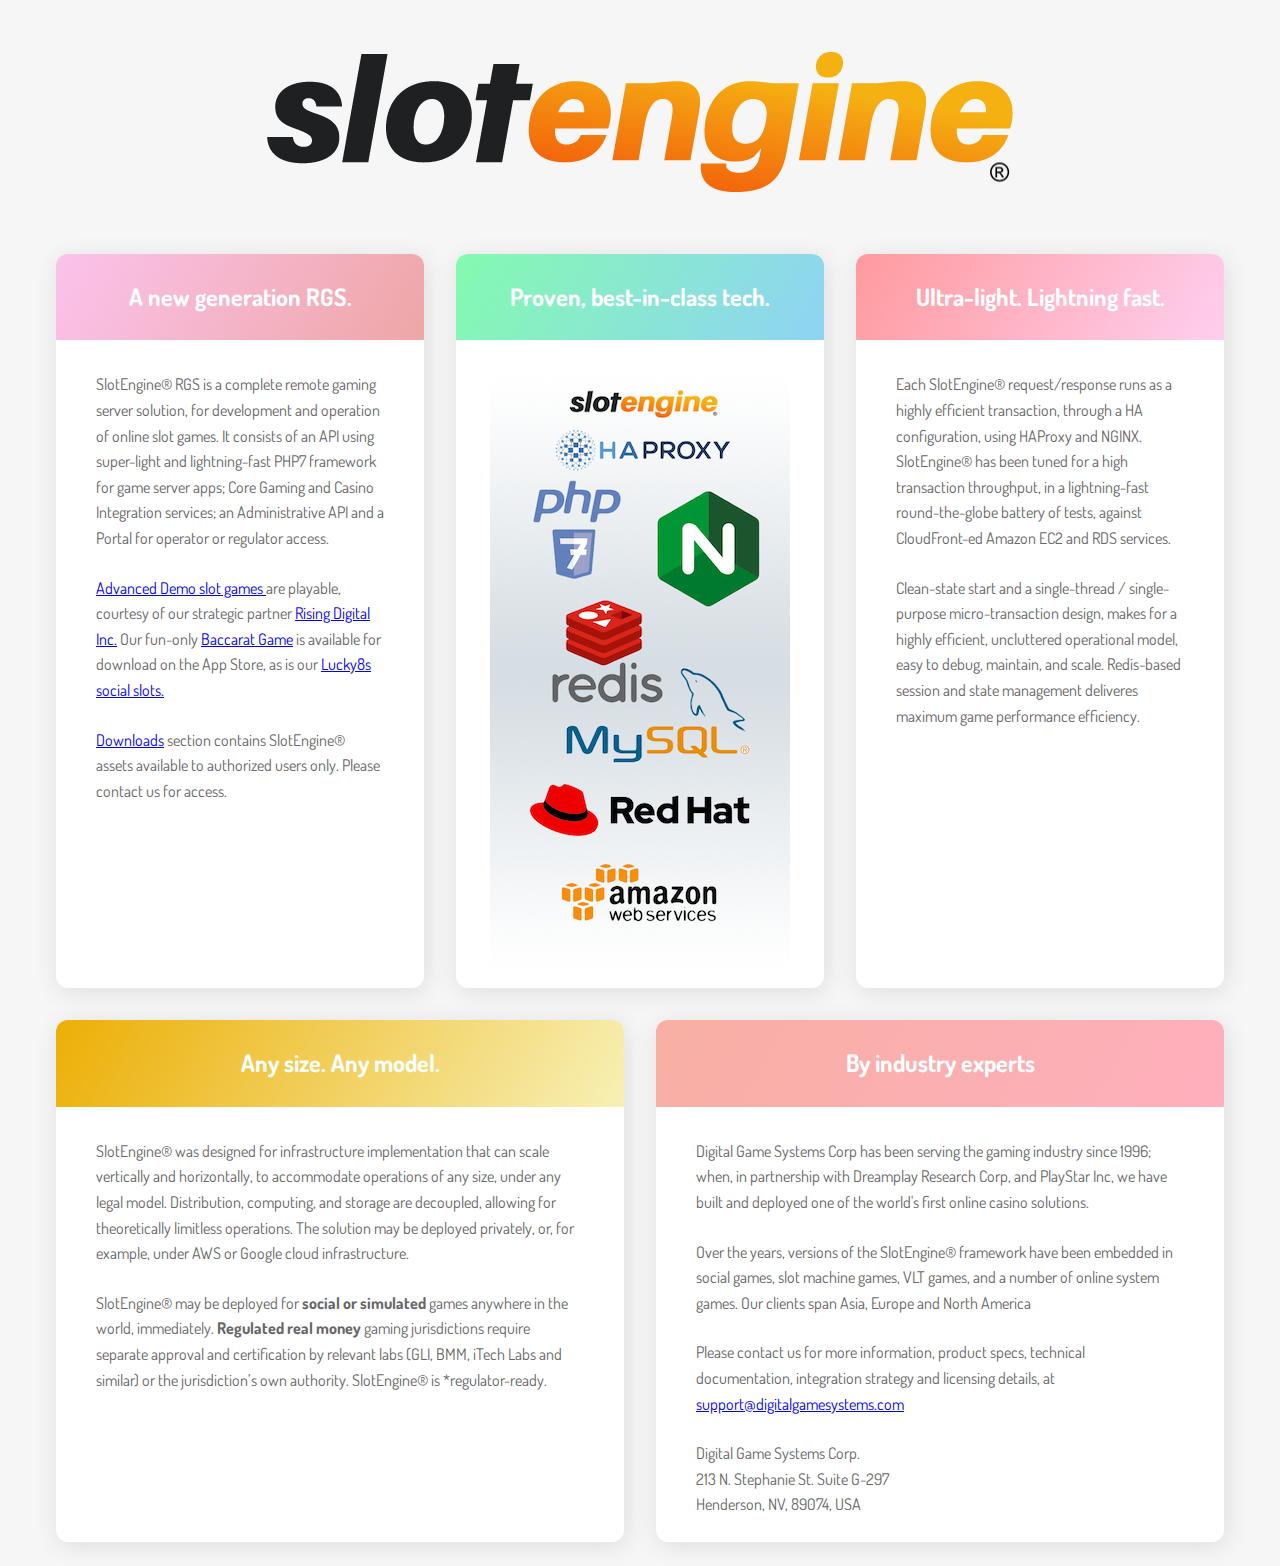
==== index.html @ 4f286ff4 "Initial commit" ====
<!DOCTYPE html>
<html lang="en">

<head>
  <meta charset="utf-8" />
  <meta name="viewport" content="width=device-width, initial-scale=1.0" />
  <meta author="Digital Game Systems Corp" />

  <title>SlotEngine&reg;</title>

  <link href="https://fonts.googleapis.com/css?family=Dosis:400,700" rel="stylesheet" />
  <link href="style.css" rel="stylesheet" />
</head>

<body>
  <div id='root'>
    <div id='logo'>
      <img src="images/slotengineLogo.png">
    </div>

    <div class='container'>

      <div class='card'>
        <h1>A new generation RGS.</h1>
        <p>SlotEngine&reg; RGS is a complete remote gaming server solution, for development and operation of online
          slot games. It consists of an API using super-light and lightning-fast PHP7 framework for game server apps;
          Core Gaming and Casino Integration services; an Administrative API and a Portal for operator or regulator
          access.</p>
        <p><a href="demo.html" target="_">Advanced Demo slot games </a>are playable, courtesy of our strategic partner <a
            href="http://www.risingdigital.com">Rising Digital Inc.</a> Our fun-only <a href="https://apps.apple.com/us/app/baccarat-mp-lite/id636328000" target="_">Baccarat Game</a> is available for download on the App Store, as is our <a href ="https://apps.apple.com/us/app/lucky8s-slotengine/id1217625292" target="_">Lucky8s social slots.</a></p>
        <p><a href="downloads/">Downloads</a> section contains SlotEngine&reg; assets available to authorized users only. Please contact us for access.</p>
      </div>


      <div class='card'>
        <h1>Proven, best-in-class tech.</h1>
        <img src="images/slotengineBillboard.png">
      </div>


      <div class='card'>
        <h1>Ultra-light. Lightning fast.</h1>
        <p>Each SlotEngine&reg; request/response runs as a highly efficient transaction, through a HA
          configuration, using HAProxy and NGINX. SlotEngine&reg; has been tuned for a high transaction throughput, in a
          lightning-fast round-the-globe battery of tests, against CloudFront-ed Amazon EC2 and RDS services. </p>
        <p>Clean-state start and a single-thread / single-purpose micro-transaction design, makes for a highly
          efficient, uncluttered operational model, easy to debug, maintain, and scale. Redis-based session and state
          management deliveres maximum game performance efficiency.</p>
      </div>

      <div class='card'>
        <h1>Any size. Any model.</h1>
        <p>SlotEngine&reg; was designed for infrastructure implementation that can scale vertically and horizontally,
          to accommodate operations of any size, under any legal model. Distribution, computing, and storage are decoupled, allowing for theoretically limitless operations. The solution may be deployed privately, or, for example,
          under AWS or Google cloud infrastructure. </p>

        <p>SlotEngine&reg; may be deployed for <b>social or simulated</b> games anywhere in the world, immediately.
          <b>Regulated real money</b> gaming jurisdictions require separate approval and certification by relevant labs
          (GLI, BMM, iTech Labs and similar) or the jurisdiction’s own authority. SlotEngine&reg; is *regulator-ready.

        </p>
      </div>

      <div class='card'>
        <h1>By industry experts</h1>
        <p>Digital Game Systems Corp has been serving the gaming industry since 1996; when, in partnership with
          Dreamplay Research Corp, and PlayStar Inc, we have built and deployed one of the world's first online casino
          solutions.</p>
        <p>Over the years, versions of the SlotEngine&reg; framework have been embedded in social games, slot machine
          games, VLT games, and a number of online system games. Our clients span Asia, Europe and North America</p>
        <p>Please contact us for more information, product specs, technical documentation, integration strategy and
          licensing details, at <a href="mailto:support@digitalgamesystems.com">support@digitalgamesystems.com</a></p>

        <p>
          Digital Game Systems Corp.<br>
          213 N. Stephanie St. Suite G-297<br>
          Henderson, NV, 89074, USA<br>
        </p>

      </div>


    </div>

  </div>

</body>

</html>
---- style.css ----
* {
    box-sizing: border-box
  }
  
  html {
    -webkit-font-smoothing: antialiased;
    -moz-osx-font-smoothing: grayscale;
    font-family: 'Dosis', sans-serif;
    line-height: 1.6;
    color: #666;
    background: #F6F6F6;
  }
  
  #root {
    max-width: 1200px;
    margin: 0 auto;
  }
  
  h1 {
    text-align: center;
    padding: 1.5rem 2.5rem;
    background-image: linear-gradient(120deg, #fbc2eb 0%, #eea6a6 100%);
    margin: 0 0 2rem 0;
    font-size: 1.5rem;
    color: white;
  }

  h2 {
    text-align: center;
    padding: .5rem .5rem;
    background-image: linear-gradient(120deg, #ee0303 0%, #fd0404 100%);
    font-size: 1.2rem;
    color: rgb(238, 255, 5);
  }
  
  img {
    display: block;
    margin: 1rem auto;
    max-width: 100%;
  }
  
  p {
    padding: 0 2.5rem 1.5rem;
    margin: 0;
  }

  table {
    margin: 2.5rem;
    width: 100%;
  }
  
  .container {
    display: flex;
    flex-wrap: wrap;
  }

  #langSelection {
    text-align: center;
  }
  
  .card {
    margin: 1rem;
    background: white;
    box-shadow: 2px 4px 25px rgba(0, 0, 0, .1);
    border-radius: 12px;
    overflow: hidden;
    transition: all .2s linear;
  }
  
  .card:hover {
    box-shadow: 2px 8px 45px rgba(0, 0, 0, .15);
    transform: translate3D(0, -2px, 0);
  }
  
  @media screen and (min-width: 600px) {
    .card {
      flex: 1 1 calc(50% - 2rem);
    }
  }
  
  @media screen and (min-width: 900px) {
    .card {
      flex: 1 1 calc(33% - 2rem);
    }
  }
  
  .card:nth-child(2n) h1 {
    background-image: linear-gradient(120deg, #84fab0 0%, #8fd3f4 100%);
  }
  
  .card:nth-child(3n) h1 {
    background-image: linear-gradient(120deg, #ff9a9e 0%, #fecfef 100%);
  }
  
  .card:nth-child(4n) h1 {
    background-image: linear-gradient(120deg, #ecaf06 0%, #f7f0b5 100%);
  }

  .card:nth-child(5n) h1 {
    background-image: linear-gradient(120deg, #f8afa3 0%, #ffafbd 100%);
  }

  ul {
    list-style-type: none;
    margin: 2.5rem;
    padding: 0;
  }
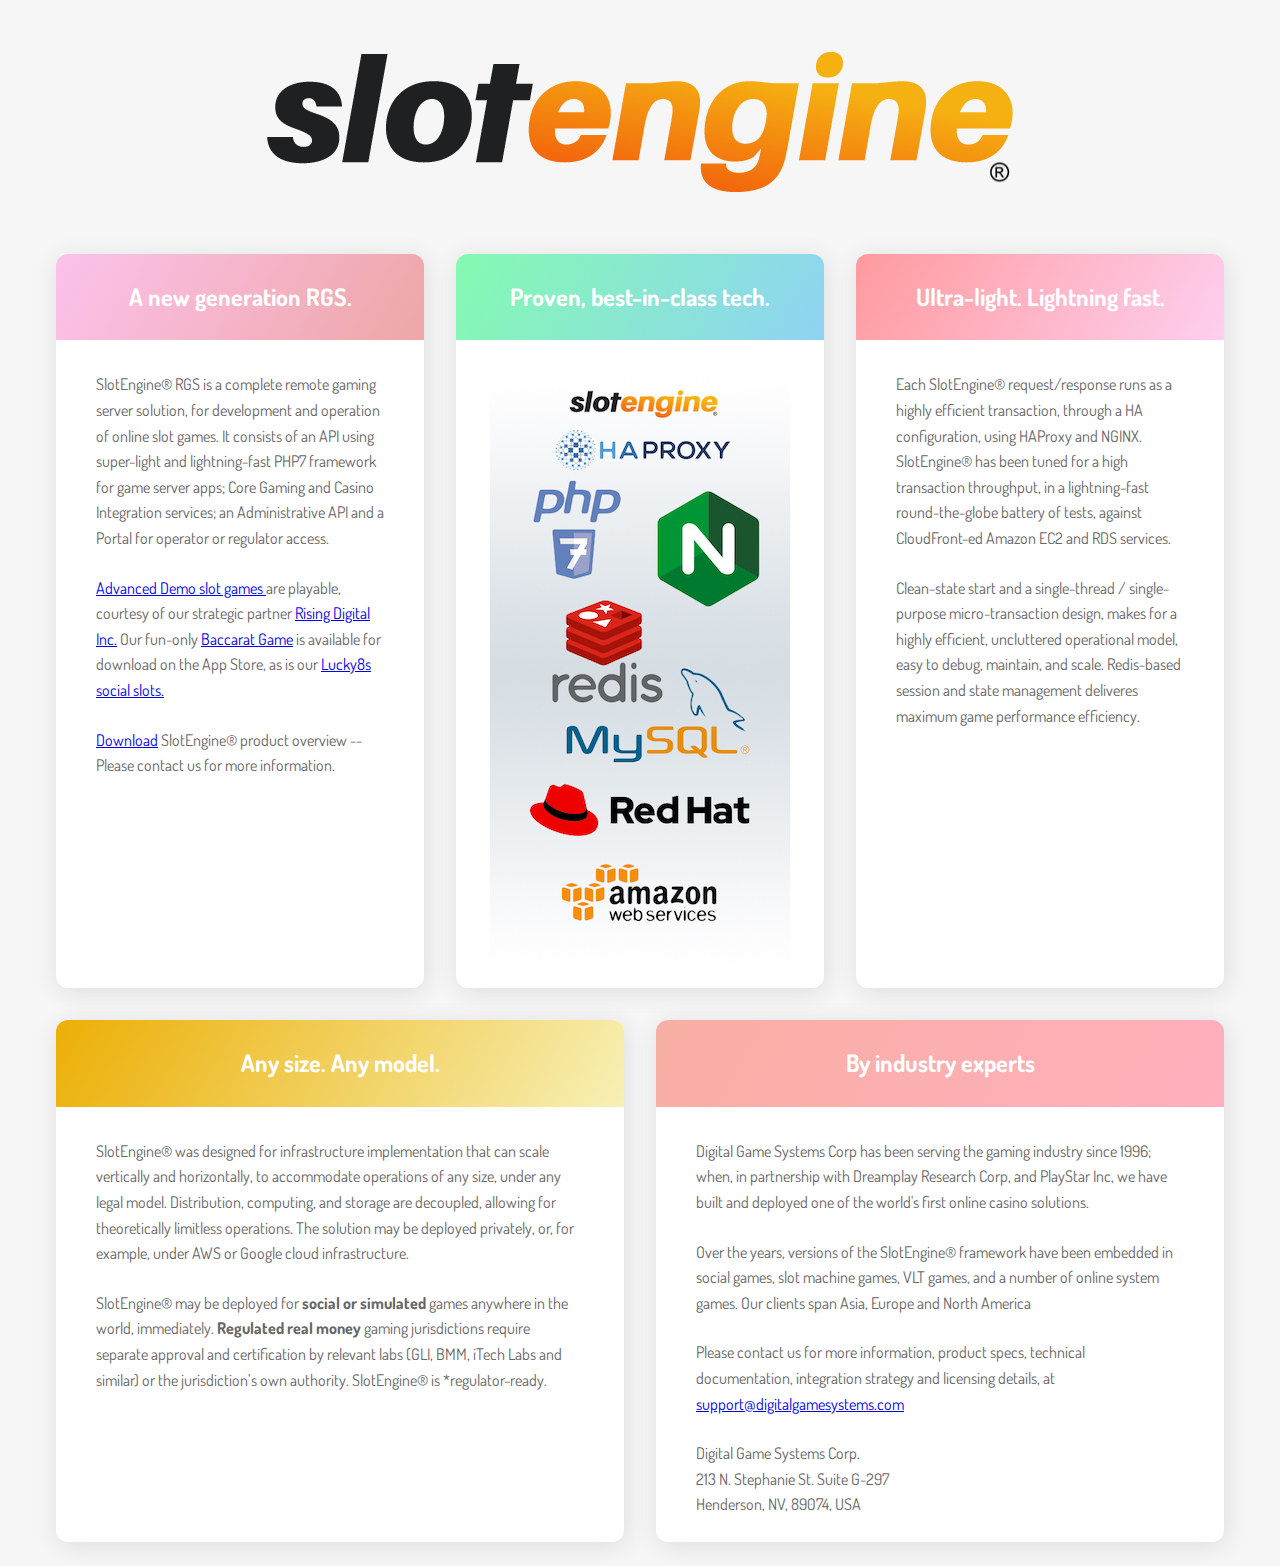
==== commit e25e559a: "Add files via upload" ====
--- a/index.html
+++ b/index.html
@@ -28,7 +28,7 @@
           access.</p>
         <p><a href="demo.html" target="_">Advanced Demo slot games </a>are playable, courtesy of our strategic partner <a
             href="http://www.risingdigital.com">Rising Digital Inc.</a> Our fun-only <a href="https://apps.apple.com/us/app/baccarat-mp-lite/id636328000" target="_">Baccarat Game</a> is available for download on the App Store, as is our <a href ="https://apps.apple.com/us/app/lucky8s-slotengine/id1217625292" target="_">Lucky8s social slots.</a></p>
-        <p><a href="downloads/">Downloads</a> section contains SlotEngine&reg; assets available to authorized users only. Please contact us for access.</p>
+        <p><a href="downloads/SlotEngineRGSOverview.pdf">Download</a> SlotEngine&reg; product overview -- Please contact us for more information.</p>
       </div>
 
 
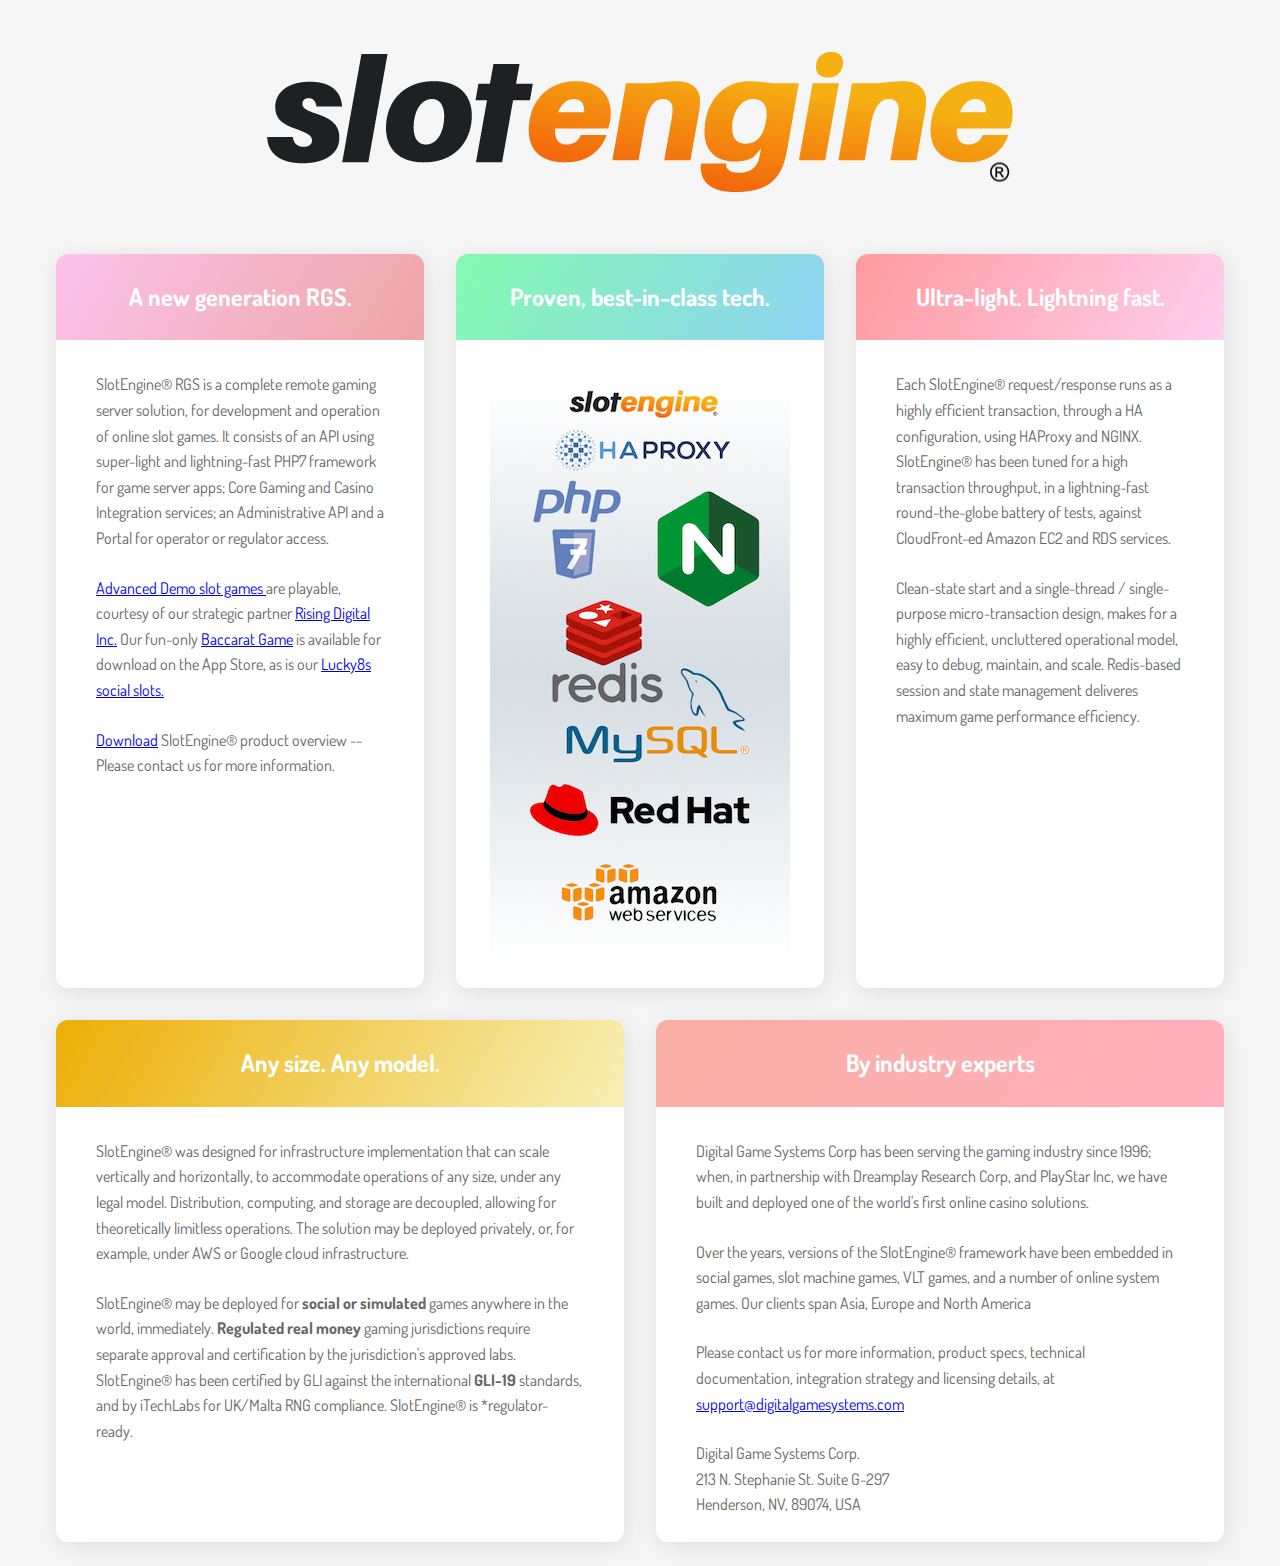
==== commit 86371a37: "Add files via upload" ====
--- a/index.html
+++ b/index.html
@@ -55,8 +55,9 @@
           under AWS or Google cloud infrastructure. </p>
 
         <p>SlotEngine&reg; may be deployed for <b>social or simulated</b> games anywhere in the world, immediately.
-          <b>Regulated real money</b> gaming jurisdictions require separate approval and certification by relevant labs
-          (GLI, BMM, iTech Labs and similar) or the jurisdiction’s own authority. SlotEngine&reg; is *regulator-ready.
+          <b>Regulated real money</b> gaming jurisdictions require separate approval and certification by the
+          jurisdiction's approved labs. SlotEngine&reg; has been certified by GLI against the international <b>GLI-19</b> 
+          standards, and by iTechLabs for UK/Malta RNG compliance. SlotEngine&reg; is *regulator-ready.
 
         </p>
       </div>
--- a/style.css
+++ b/style.css
@@ -32,7 +32,7 @@
     font-size: 1.2rem;
     color: rgb(238, 255, 5);
   }
-  
+
   img {
     display: block;
     margin: 1rem auto;
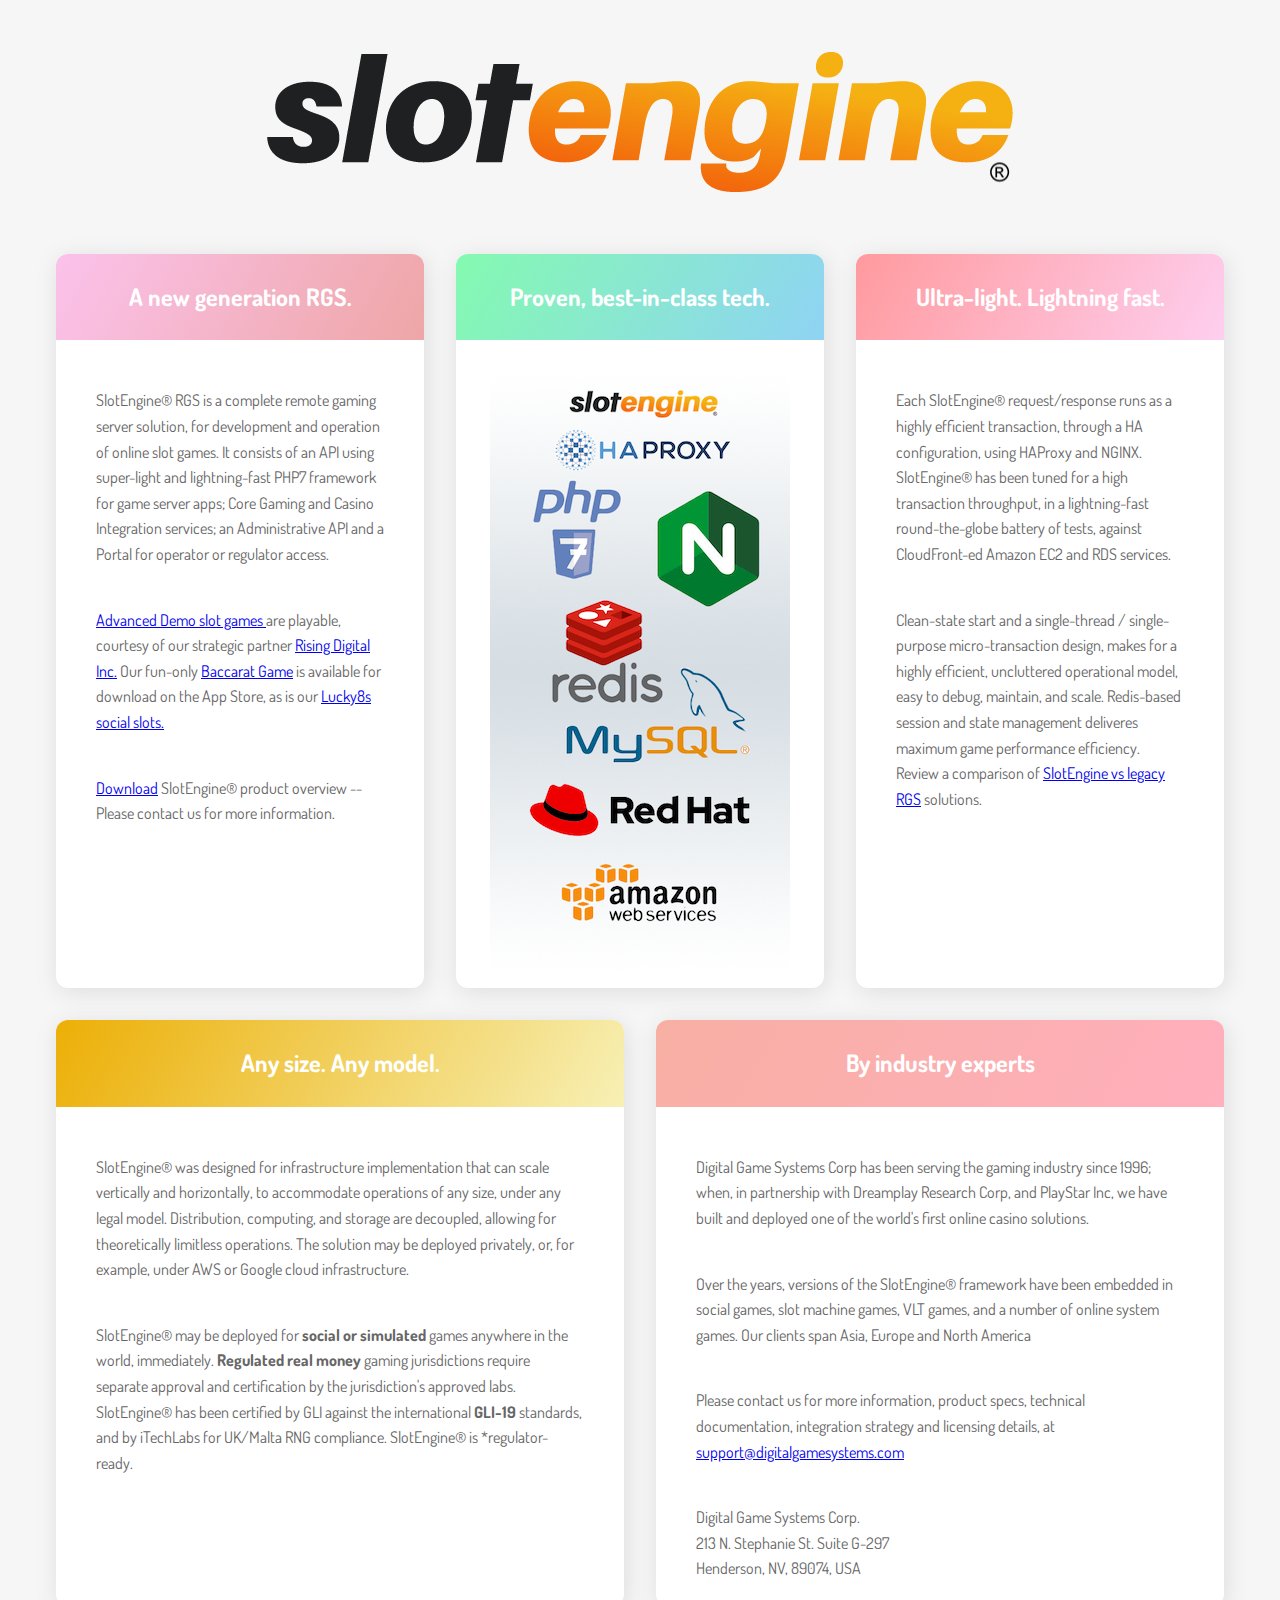
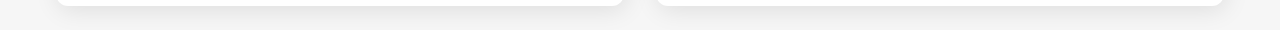
==== commit fb2c739a: "Add files via upload" ====
--- a/index.html
+++ b/index.html
@@ -45,7 +45,7 @@
           lightning-fast round-the-globe battery of tests, against CloudFront-ed Amazon EC2 and RDS services. </p>
         <p>Clean-state start and a single-thread / single-purpose micro-transaction design, makes for a highly
           efficient, uncluttered operational model, easy to debug, maintain, and scale. Redis-based session and state
-          management deliveres maximum game performance efficiency.</p>
+          management deliveres maximum game performance efficiency. Review a comparison of <a href="downloads/SlotEngine%20vs%20Legacy.pdf"> SlotEngine vs legacy RGS</a> solutions.</p>
       </div>
 
       <div class='card'>
--- a/style.css
+++ b/style.css
@@ -40,7 +40,7 @@
   }
   
   p {
-    padding: 0 2.5rem 1.5rem;
+    padding: 1rem 2.5rem 1.5rem;
     margin: 0;
   }
 
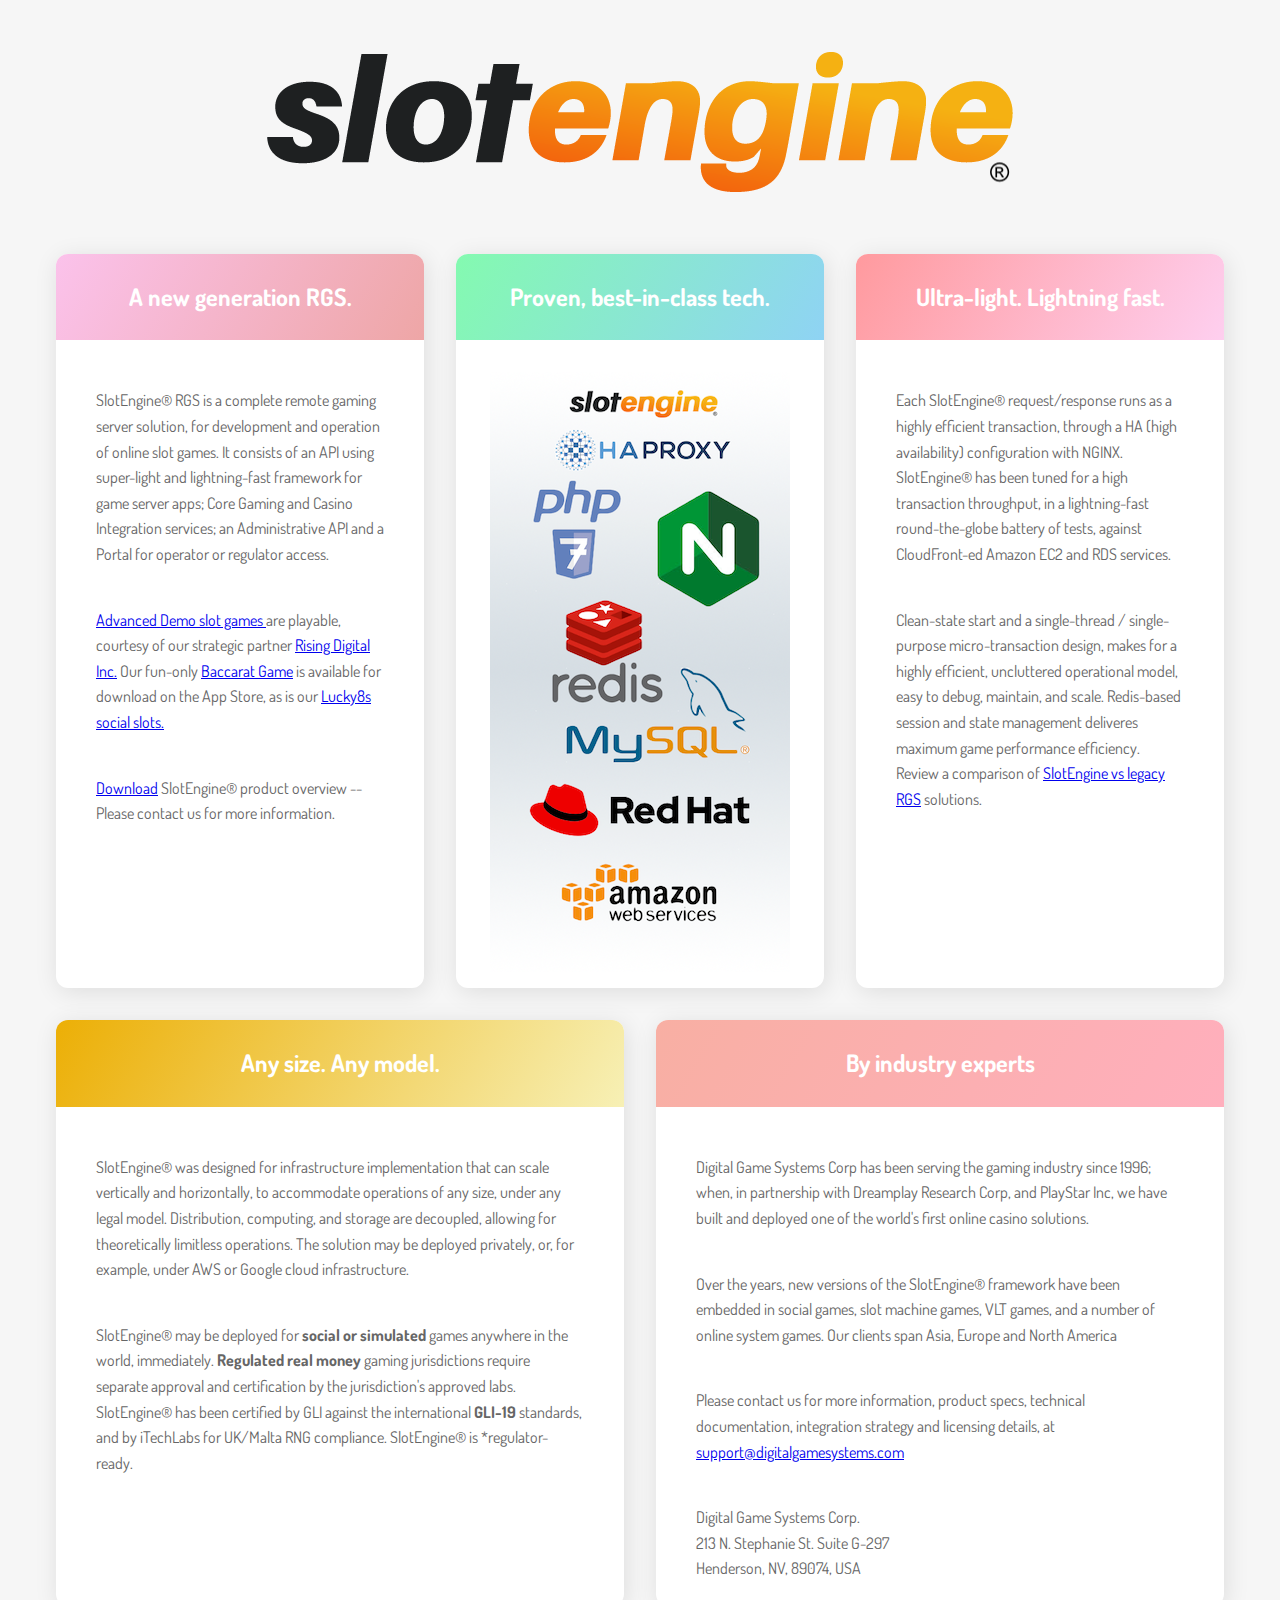
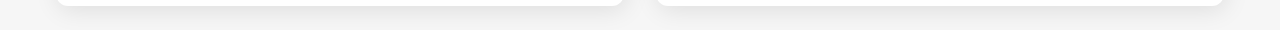
==== commit 0adce832: "text changes" ====
--- a/index.html
+++ b/index.html
@@ -23,7 +23,7 @@
       <div class='card'>
         <h1>A new generation RGS.</h1>
         <p>SlotEngine&reg; RGS is a complete remote gaming server solution, for development and operation of online
-          slot games. It consists of an API using super-light and lightning-fast PHP7 framework for game server apps;
+          slot games. It consists of an API using super-light and lightning-fast framework for game server apps;
           Core Gaming and Casino Integration services; an Administrative API and a Portal for operator or regulator
           access.</p>
         <p><a href="demo.html" target="_">Advanced Demo slot games </a>are playable, courtesy of our strategic partner <a
@@ -40,8 +40,8 @@
 
       <div class='card'>
         <h1>Ultra-light. Lightning fast.</h1>
-        <p>Each SlotEngine&reg; request/response runs as a highly efficient transaction, through a HA
-          configuration, using HAProxy and NGINX. SlotEngine&reg; has been tuned for a high transaction throughput, in a
+        <p>Each SlotEngine&reg; request/response runs as a highly efficient transaction, through a HA (high availability)
+          configuration with NGINX. SlotEngine&reg; has been tuned for a high transaction throughput, in a
           lightning-fast round-the-globe battery of tests, against CloudFront-ed Amazon EC2 and RDS services. </p>
         <p>Clean-state start and a single-thread / single-purpose micro-transaction design, makes for a highly
           efficient, uncluttered operational model, easy to debug, maintain, and scale. Redis-based session and state
@@ -67,7 +67,7 @@
         <p>Digital Game Systems Corp has been serving the gaming industry since 1996; when, in partnership with
           Dreamplay Research Corp, and PlayStar Inc, we have built and deployed one of the world's first online casino
           solutions.</p>
-        <p>Over the years, versions of the SlotEngine&reg; framework have been embedded in social games, slot machine
+        <p>Over the years, new versions of the SlotEngine&reg; framework have been embedded in social games, slot machine
           games, VLT games, and a number of online system games. Our clients span Asia, Europe and North America</p>
         <p>Please contact us for more information, product specs, technical documentation, integration strategy and
           licensing details, at <a href="mailto:support@digitalgamesystems.com">support@digitalgamesystems.com</a></p>
